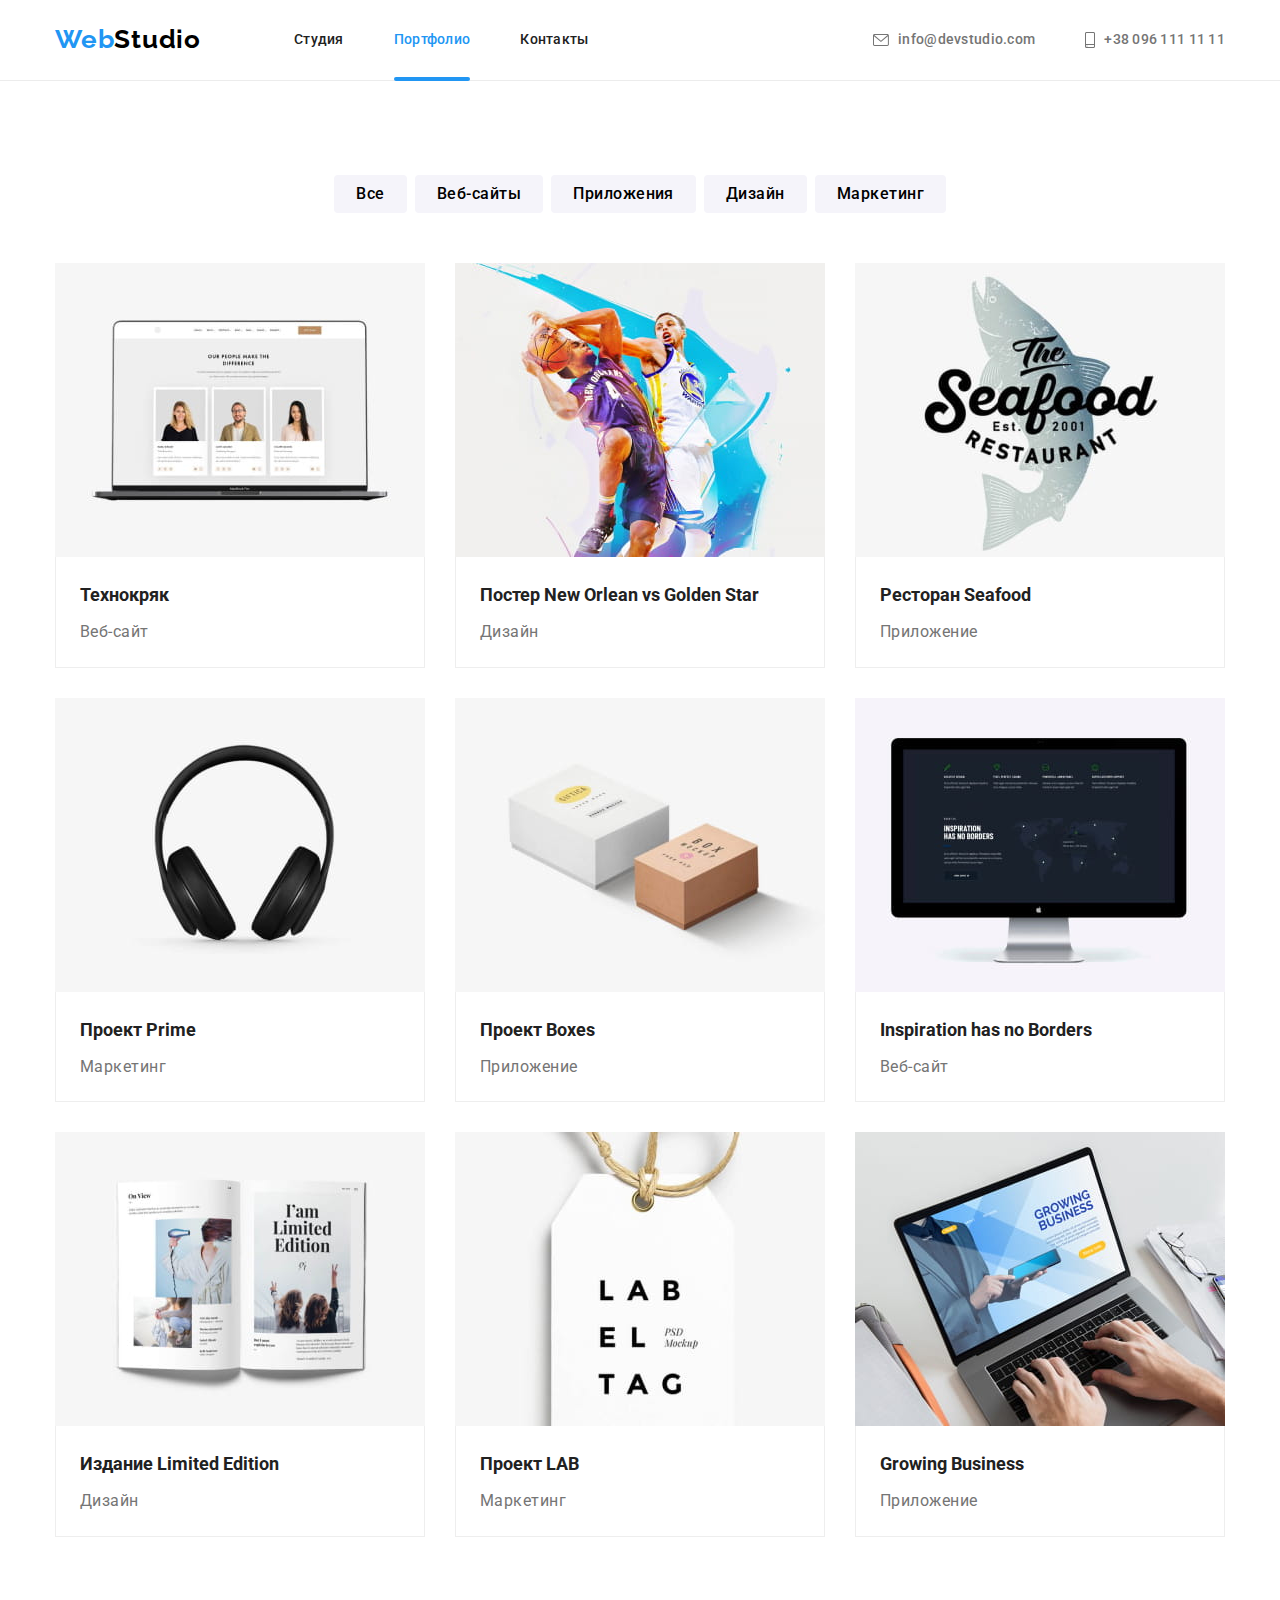
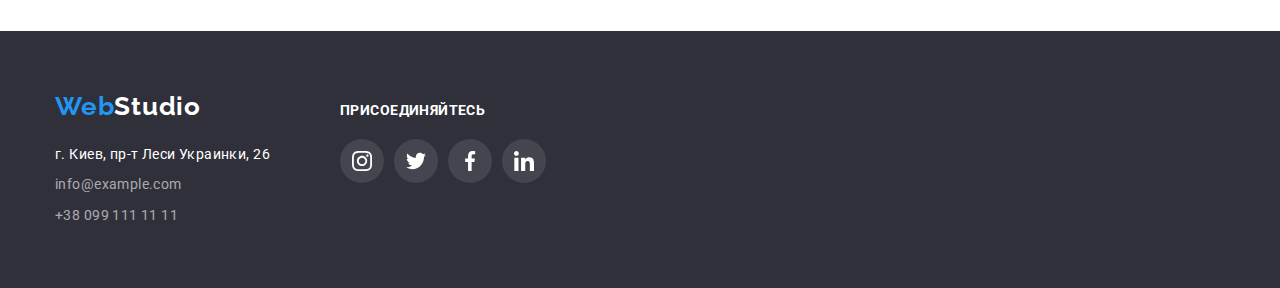
==== portfolio.html @ 6e62b249 "start" ====
<!DOCTYPE html>
<html lang="en">
<head>
    <meta charset="UTF-8">
    <meta http-equiv="X-UA-Compatible" content="IE=edge">
    <meta name="viewport" content="width=device-width, initial-scale=1.0">
    <title>goit-markup-hw-05</title>
    <link rel="stylesheet" href="./css/modernnormalize.css">
    <link rel="stylesheet" href="./css/style.css">
    <link rel="preconnect" href="https://fonts.googleapis.com">
    <link rel="preconnect" href="https://fonts.gstatic.com" crossorigin>
    <link href="https://fonts.googleapis.com/css2?family=Montserrat:wght@400;700&family=Raleway:wght@700&family=Roboto:wght@400;500;700;900&display=swap"
          rel="stylesheet">
</head>
<body>
    <!--Шапка-->
    <header class="headr">
        <div class="container">
            <nav class="navigation">
                <a href="./index.html" class="logo headers-logo link">
                    <span class="web">Web</span>Studio
                </a>
                <ul class="navig-list list">
                    <li class="headr-list-content"><a class="navig-link link" href="./index.html">Студия</a></li>
                    <li class="headr-list-content"><a class="navig-link portfolio link" href="./portfolio.html">Портфолио</a></li>
                    <li class="headr-list-content"><a class="navig-link link" href="">Контакты</a></li>
                </ul>
            </nav>
            <ul class="contacts-list list">
                <li class="headr-list-content"><a class="headers-contacts link" href="mailto:info@devstudio.com">
                        <svg class="headers-contacts-icon">
                            <use href="./images/icons.svg#icon-mail"></use>
                        </svg>
                        info@devstudio.com
                    </a>
                </li>
                <li class="headr-list-content"><a class="headers-contacts link" href="tel:+380961111111">
                        <svg class="headers-contacts-tel">
                            <use href="./images/icons.svg#icon-smartphone"></use>
                        </svg>
                        +38 096 111 11 11
                    </a></li>
            </ul>
        </div>
    </header>
    <!-- Основная секция-->
    <main>
        <section class="section">
            <!-- Скрытый заголовок-->
            <div class="container">
                <h1 class="visually-hidden">Категории</h1>
                <ul class="categories-list list">
                    <li class="categories-list-content"><button class="secondary-butns" type="button">Все</button></li>
                    <li class="categories-list-content"><button class="secondary-butns" type="button">Веб-сайты</button></li>
                    <li class="categories-list-content"><button class="secondary-butns" type="button">Приложения</button></li>
                    <li class="categories-list-content"><button class="secondary-butns" type="button">Дизайн</button></li>
                    <li class="categories-list-content"><button class="secondary-butns" type="button">Маркетинг</button></li>
                </ul>
                <ul class="categories-img-list list">
                    <li class="categorie">
                        <a class="categories-box link" href="">
                            <div class="img-overlay">
                                <img src="./images/Portf1.jpg" alt="Открытый ноутбук" width="370">
                                <div class="overlay">
                                    <p class="overlay-text"> Технокряк это современная площадка распространения коронавируса. Компании используют эту платформу для цифрового
                                    шпионажа и атак на защищённые сервера конкурентов. </p>

                                </div>
                            </div>
                            <div class="categorie-box">
                            <h2 class="categories-titles">Технокряк</h2>
                            <p class="categories-description">Веб-сайт</p>
                            </div>
                        </a>
                    </li>
                    <li class="categorie">
                        <a class="categories-box link" href="">
                            <div class="img-overlay">
                            <img src="./images/Portf2.jpg" alt="Два баскетболиста" width="370">
                            <div class="overlay">
                                    <p class="overlay-text"> Технокряк это современная площадка распространения коронавируса. Компании используют эту платформу для цифрового
                                    шпионажа и атак на защищённые сервера конкурентов. </p>

                                </div>
                            </div>
                            <div class="categorie-box">
                                <h2 class="categories-titles">Постер New Orlean vs Golden Star</h2>
                                <p class="categories-description">Дизайн</p>
                            </div>
                            
                        </a>
                    </li>
                    <li class="categorie">
                        <a class="categories-box link" href="">
                            <div class="img-overlay">
                            <img src="./images/Portf3.jpg" alt="Логотип ресторана" width="370">
                            <div class="overlay">
                                    <p class="overlay-text"> Технокряк это современная площадка распространения коронавируса. Компании используют эту платформу для цифрового
                                    шпионажа и атак на защищённые сервера конкурентов. </p>

                                </div>
                            </div>
                            <div class="categorie-box">
                            <h2 class="categories-titles">Ресторан Seafood</h2>
                            <p class="categories-description">Приложение</p>
                            </div>
                        </a>
                    </li>
                    <li class="categorie">
                        <a class="categories-box link" href="">
                            <div class="img-overlay">
                            <img src="./images/Portf4.jpg" alt="Наушники" width="370">
                            <div class="overlay">
                                    <p class="overlay-text"> Технокряк это современная площадка распространения коронавируса. Компании используют эту платформу для цифрового
                                    шпионажа и атак на защищённые сервера конкурентов. </p>

                                </div>
                            </div>
                            <div class="categorie-box">
                            <h2 class="categories-titles">Проект Prime</h2>
                            <p class="categories-description">Маркетинг</p>
                            </div>
                        </a>
                    </li>
                    <li class="categorie">
                        <a class="categories-box link" href="">
                            <div class="img-overlay">
                            <img src="./images/Portf5.jpg" alt="Две коробки" width="370">
                            <div class="overlay">
                                    <p class="overlay-text"> Технокряк это современная площадка распространения коронавируса. Компании используют эту платформу для цифрового
                                    шпионажа и атак на защищённые сервера конкурентов. </p>

                                </div>
                            </div>
                            <div class="categorie-box">
                            <h2 class="categories-titles">Проект Boxes</h2>
                            <p class="categories-description">Приложение</p>
                            </div>
                        </a>
                    </li>
                    <li class="categorie">
                        <a class="categories-box link" href="">
                            <div class="img-overlay">
                            <img src="./images/Portf6.jpg" alt="Телевизор" width="370">
                            <div class="overlay">
                                    <p class="overlay-text"> Технокряк это современная площадка распространения коронавируса. Компании используют эту платформу для цифрового
                                    шпионажа и атак на защищённые сервера конкурентов. </p>

                                </div>
                            </div>
                            <div class="categorie-box">
                            <h2 class="categories-titles">Inspiration has no Borders</h2>
                            <p class="categories-description">Веб-сайт</p>
                            </div>
                        </a>
                    </li>
                    <li class="categorie">
                        <a class="categories-box link" href="">
                            <div class="img-overlay">
                            <img src="./images/Portf7.jpg" alt="Открытый журнал" width="370">
                            <div class="overlay">
                                    <p class="overlay-text"> Технокряк это современная площадка распространения коронавируса. Компании используют эту платформу для цифрового
                                    шпионажа и атак на защищённые сервера конкурентов. </p>

                                </div>
                            </div>
                            <div class="categorie-box">
                            <h2 class="categories-titles">Издание Limited Edition</h2>
                            <p class="categories-description">Дизайн</p>
                            </div>
                        </a>
                    </li>
                    <li class="categorie">
                        <a class="categories-box link" href="">
                            <div class="img-overlay">
                            <img src="./images/Portf8.jpg" alt="Этикетка" width="370">
                            <div class="overlay">
                                    <p class="overlay-text"> Технокряк это современная площадка распространения коронавируса. Компании используют эту платформу для цифрового
                                    шпионажа и атак на защищённые сервера конкурентов. </p>

                                </div>
                            </div>
                            <div class="categorie-box">
                            <h2 class="categories-titles">Проект LAB</h2>
                            <p class="categories-description">Маркетинг</p>
                            </div>
                        </a>
                    </li>
                    <li class="categorie">
                        <a class="categories-box link" href="">
                            <div class="img-overlay">
                            <img src="./images/Portf9.jpg" alt="Работа за ноутбуком" width="370">
                            <div class="overlay">
                                    <p class="overlay-text"> Технокряк это современная площадка распространения коронавируса. Компании используют эту платформу для цифрового
                                    шпионажа и атак на защищённые сервера конкурентов. </p>

                                </div>
                            </div>
                            <div class="categorie-box">
                            <h2 class="categories-titles">Growing Business</h2>
                            <p class="categories-description">Приложение</p>
                            </div>
                        </a>
                    </li>
                </ul>
            </div>        
        </section>

    </main>
    <!--Подвал-->
    <footer class="footr">
        <div class="container cont-footer">
            <div class="nav-box">
                <a class="logo footers-logo link" href="./index.html">
                    <span class="web">Web</span>Studio
                </a>
                <address class="adres">
                    <ul class="adres-list list">
                        <li class="footr-list-content"><a class="fact-adres link" href="https://goo.gl/maps/tWHg3Sb9LDnPVepB7"
                                target="_blank" rel="noopener nofollow noreferrer">г. Киев, пр-т Леси Украинки, 26</a></li>
                        <li class="footr-list-content"><a class="second-adres link"
                                href="mailto:info@example.com">info@example.com</a></li>
                        <li class="footr-list-content"><a class="second-adres link" href="tel:+380991111111">+38 099 111 11
                                11</a></li>
                    </ul>
                </address>
            </div>
            <div class="networks">
                <h3 class="footer-title">Присоединяйтесь</h3>
                <ul class="networks-list list">
                    <li class="networks-list-content">
                        <a class="networks-link link" href=""><svg class="networks-icon">
                                <use href="./images/icons.svg#icon-insta"></use>
                            </svg>
                        </a>
                    </li>
                    <li class="networks-list-content">
                        <a class="networks-link link" href=""><svg class="networks-icon">
                                <use href="./images/icons.svg#icon-twitter"></use>
                            </svg>
                        </a>
                    </li>
                    <li class="networks-list-content">
                        <a class="networks-link link" href=""><svg class="networks-icon">
                                <use href="./images/icons.svg#icon-facebook"></use>
                            </svg>
                        </a>
                    </li>
                    <li class="networks-list-content">
                        <a class="networks-link link" href=""><svg class="networks-icon">
                                <use href="./images/icons.svg#icon-linkedin"></use>
                            </svg>
                        </a>
                    </li>
                </ul>
        
            </div>
        </div>
    </footer>
    
</body>
</html>
---- css/modernnormalize.css ----
/*! modern-normalize v1.1.0 | MIT License | https://github.com/sindresorhus/modern-normalize */

/*
Document
========
*/

/**
Use a better box model (opinionated).
*/

*,
::before,
::after {
	box-sizing: border-box;
}

/**
1. Correct the line height in all browsers.
2. Prevent adjustments of font size after orientation changes in iOS.
3. Use a more readable tab size (opinionated).
*/

html {
	line-height: 1.15; /* 1 */
	-webkit-text-size-adjust: 100%; /* 2 */
	-moz-tab-size: 4; /* 3 */
	tab-size: 4; /* 3 */
}

/*
Sections
========
*/

/**
1. Remove the margin in all browsers.
2. Improve consistency of default fonts in all browsers. (https://github.com/sindresorhus/modern-normalize/issues/3)
*/

body {
	margin: 0; /* 1 */
	font-family:
		system-ui,
		-apple-system, /* Firefox supports this but not yet `system-ui` */
		'Segoe UI',
		Roboto,
		Helvetica,
		Arial,
		sans-serif,
		'Apple Color Emoji',
		'Segoe UI Emoji'; /* 2 */
}

/*
Grouping content
================
*/

/**
1. Add the correct height in Firefox.
2. Correct the inheritance of border color in Firefox. (https://bugzilla.mozilla.org/show_bug.cgi?id=190655)
*/

hr {
	height: 0; /* 1 */
	color: inherit; /* 2 */
}

/*
Text-level semantics
====================
*/

/**
Add the correct text decoration in Chrome, Edge, and Safari.
*/

abbr[title] {
	text-decoration: underline dotted;
}

/**
Add the correct font weight in Edge and Safari.
*/

b,
strong {
	font-weight: bolder;
}

/**
1. Improve consistency of default fonts in all browsers. (https://github.com/sindresorhus/modern-normalize/issues/3)
2. Correct the odd 'em' font sizing in all browsers.
*/

code,
kbd,
samp,
pre {
	font-family:
		ui-monospace,
		SFMono-Regular,
		Consolas,
		'Liberation Mono',
		Menlo,
		monospace; /* 1 */
	font-size: 1em; /* 2 */
}

/**
Add the correct font size in all browsers.
*/

small {
	font-size: 80%;
}

/**
Prevent 'sub' and 'sup' elements from affecting the line height in all browsers.
*/

sub,
sup {
	font-size: 75%;
	line-height: 0;
	position: relative;
	vertical-align: baseline;
}

sub {
	bottom: -0.25em;
}

sup {
	top: -0.5em;
}

/*
Tabular data
============
*/

/**
1. Remove text indentation from table contents in Chrome and Safari. (https://bugs.chromium.org/p/chromium/issues/detail?id=999088, https://bugs.webkit.org/show_bug.cgi?id=201297)
2. Correct table border color inheritance in all Chrome and Safari. (https://bugs.chromium.org/p/chromium/issues/detail?id=935729, https://bugs.webkit.org/show_bug.cgi?id=195016)
*/

table {
	text-indent: 0; /* 1 */
	border-color: inherit; /* 2 */
}

/*
Forms
=====
*/

/**
1. Change the font styles in all browsers.
2. Remove the margin in Firefox and Safari.
*/

button,
input,
optgroup,
select,
textarea {
	font-family: inherit; /* 1 */
	font-size: 100%; /* 1 */
	line-height: 1.15; /* 1 */
	margin: 0; /* 2 */
}

/**
Remove the inheritance of text transform in Edge and Firefox.
*/

button,
select {
	text-transform: none;
}

/**
Correct the inability to style clickable types in iOS and Safari.
*/

button,
[type='button'],
[type='reset'],
[type='submit'] {
	-webkit-appearance: button;
}

/**
Remove the inner border and padding in Firefox.
*/

::-moz-focus-inner {
	border-style: none;
	padding: 0;
}

/**
Restore the focus styles unset by the previous rule.
*/

:-moz-focusring {
	outline: 1px dotted ButtonText;
}

/**
Remove the additional ':invalid' styles in Firefox.
See: https://github.com/mozilla/gecko-dev/blob/2f9eacd9d3d995c937b4251a5557d95d494c9be1/layout/style/res/forms.css#L728-L737
*/

:-moz-ui-invalid {
	box-shadow: none;
}

/**
Remove the padding so developers are not caught out when they zero out 'fieldset' elements in all browsers.
*/

legend {
	padding: 0;
}

/**
Add the correct vertical alignment in Chrome and Firefox.
*/

progress {
	vertical-align: baseline;
}

/**
Correct the cursor style of increment and decrement buttons in Safari.
*/

::-webkit-inner-spin-button,
::-webkit-outer-spin-button {
	height: auto;
}

/**
1. Correct the odd appearance in Chrome and Safari.
2. Correct the outline style in Safari.
*/

[type='search'] {
	-webkit-appearance: textfield; /* 1 */
	outline-offset: -2px; /* 2 */
}

/**
Remove the inner padding in Chrome and Safari on macOS.
*/

::-webkit-search-decoration {
	-webkit-appearance: none;
}

/**
1. Correct the inability to style clickable types in iOS and Safari.
2. Change font properties to 'inherit' in Safari.
*/

::-webkit-file-upload-button {
	-webkit-appearance: button; /* 1 */
	font: inherit; /* 2 */
}

/*
Interactive
===========
*/

/*
Add the correct display in Chrome and Safari.
*/

summary {
	display: list-item;
}
---- css/style.css ----
*,
*::before,
*::after {
  box-sizing: border-box;
}
h1,
h2,
h3,
h4,
h5,
h6,
p {
  margin: 0;
}
ul {
  padding: 0;
  margin: 0;
}
img {
  display: block;
}

:root {
  --main-font: 'Roboto';
  --secondary-font: 'Raleway';
  --main-text-color: #212121;
  --primyry-text-color: #757575;
  --secondary-color: #2196f3;
  --bacnd-color: #ffffff;
  --logo-color: #000000;
  --hero-foot-color: #2f303a;
  --dysine-color: #f5f4fa;
  --adress-color: rgba(255, 255, 255, 0.6);
  --categorie-color: #eeeeee;
  --button-color: #188ce8;
  --icon-color: #afb1b8;
}
.container {
  width: 1200px;
  margin: 0 auto;
  padding-left: 15px;
  padding-right: 15px;
}

/* BODY */
body {
  color: var(--main-text-color);
  font-family: var(--main-font), sans-serif;
  font-weight: 400;
}
.list {
  list-style-type: none;
}
.link {
  text-decoration: none;
  display: block;
}
.section {
  padding-top: 94px;
  padding-bottom: 94px;
}
/* Стили Шапки */
.navig-link.studio {
  color: var(--secondary-color);
}
.navig-link.portfolio {
  color: var(--secondary-color);
}
.logo {
  font-family: var(--secondary-font);
  font-weight: 700;
  font-size: 26px;
  line-height: 1.2;
  letter-spacing: 0.03em;
}
.headers-logo {
  color: var(--logo-color);
}
.web {
  color: var(--secondary-color);
}
.navig-link {
  position: relative;
  font-weight: 500;
  font-size: 14px;
  line-height: 1.14;
  letter-spacing: 0.02em;
  color: var(--main-text-color);
  text-decoration: none;
  padding-top: 32px;
  padding-bottom: 32px;
  transition: color 250ms cubic-bezier(0.4, 0, 0.2, 1);
}

.navig-link.studio::after {
  position: absolute;
  bottom: -1px;
  content: '';
  display: block;
  width: 100%;
  height: 4px;
  border-radius: 2px;
  background-color: var(--secondary-color);
}
.navig-link.portfolio::after {
  position: absolute;
  bottom: -1px;
  content: '';
  display: block;
  width: 100%;
  height: 4px;
  border-radius: 2px;
  background-color: var(--secondary-color);
}

.navig-link:hover {
  color: var(--secondary-color);
}
.navig-link:focus {
  color: var(--secondary-color);
}
.headers-contacts {
  display: inline-flex;
  align-items: center;
  font-weight: 500;
  line-height: 1.14;
  letter-spacing: 0.02em;
  font-size: 14px;
  color: var(--primyry-text-color);
  text-decoration: none;
  padding-top: 32px;
  padding-bottom: 32px;

  transition: color 250ms cubic-bezier(0.4, 0, 0.2, 1);
}
.headers-contacts-icon {
  fill: var(--primyry-text-color);
  display: inline-block;
  width: 16px;
  height: 12px;
  margin-right: 9px;
  transition: fill 250ms cubic-bezier(0.4, 0, 0.2, 1);
}
.headers-contacts:hover .headers-contacts-icon,
.headers-contacts:focus .headers-contacts-icon {
  fill: var(--secondary-color);
}
.headers-contacts-tel {
  fill: var(--primyry-text-color);
  display: inline-block;
  width: 10px;
  height: 16px;
  margin-right: 9px;
  transition: fill 250ms cubic-bezier(0.4, 0, 0.2, 1);
}
.headers-contacts:hover .headers-contacts-tel,
.headers-contacts:focus .headers-contacts-tel {
  fill: var(--secondary-color);
}

.headers-contacts:hover,
.headers-contacts:focus {
  color: var(--secondary-color);
}

.headr {
  border-bottom: 1px solid #ececec;
}
.headr > .container {
  display: flex;
  align-items: center;
}
.navigation {
  display: flex;
  align-items: center;
}
.navig-list {
  display: flex;
  align-items: center;
  margin-left: 93px;
}
.contacts-list {
  display: flex;
  align-items: center;
  margin-left: auto;
}
.headr-list-content:not(:last-child) {
  margin-right: 50px;
}
/* Герой */

.hero {
  max-width: 1600px;
  background-color: var(--hero-foot-color);
  background-image: linear-gradient(to right, rgba(47, 48, 58, 0.4), rgba(47, 48, 58, 0.4)),
    url('../images/background.jpg');
  background-size: cover;
  background-repeat: no-repeat;
  background-position: center;
  text-align: center;
  padding: 200px 0;
  margin: 0 auto;
}
.hero > .container {
  padding: 0 0;
}
.hero-title {
  font-weight: 900;
  font-size: 44px;
  line-height: 1.36;
  max-width: 696px;

  letter-spacing: 0.06em;
  text-transform: uppercase;
  color: var(--bacnd-color);

  margin: 0 auto 30px auto;
}
.main-butn {
  font-family: var(--main-font);
  cursor: pointer;
  background: var(--secondary-color);
  box-shadow: 0px 4px 4px rgba(0, 0, 0, 0.15);
  border-radius: 4px;
  border: none;
  min-width: 200px;
  padding: 10px 32px;
  /* for text button */
  font-weight: 700;
  font-size: 16px;
  line-height: 1.87;
  align-items: center;
  letter-spacing: 0.06em;

  color: var(--bacnd-color);
  transition: background-color 250ms cubic-bezier(0.4, 0, 0.2, 1);
}
.main-butn:hover {
  background-color: var(--button-color);
}
.main-butn:focus {
  background-color: var(--button-color);
}

/* модалка */
.backdrop {
  position: fixed;
  top: 0;
  left: 0;
  width: 100%;
  height: 100%;
  background-color: rgba(0, 0, 0, 0.2);
  transition-property: transform, opacity, visibility;
  transition-duration: 250ms;
  transition-timing-function: cubic-bezier(0.4, 0, 0.2, 1);
}
.backdrop.is-hidden {
  transform: scale(0.7);
  opacity: 0;
  pointer-events: none;
  visibility: hidden;
}
.modal {
  position: absolute;
  width: 528px;
  height: 581px;
  background-color: var(--bacnd-color);
  top: 50%;
  left: 50%;
  transform: translate(-50%, -50%);

  box-shadow: 0px 1px 3px rgba(0, 0, 0, 0.12), 0px 1px 1px rgba(0, 0, 0, 0.14),
    0px 2px 1px rgba(0, 0, 0, 0.2);
  border-radius: 4px;
}
.close-btn {
  cursor: pointer;
  position: absolute;
  top: 8px;
  right: 8px;
  width: 30px;
  height: 30px;
  background-color: var(--bacnd-color);
  border: 1px solid rgba(0, 0, 0, 0.1);
  border-radius: 50%;
}
.svg-close {
  position: absolute;
  top: 50%;
  left: 50%;
  transform: translate(-50%, -50%);
  fill: var(--logo-color);
}
.close-btn:focus,
.close-btn:hover {
  border-color: var(--button-color);
}
.close-btn:focus .svg-close,
.close-btn:hover .svg-close {
  fill: var(--button-color);
}
/* Наши плюсы */
.services-picture {
  display: flex;
  justify-content: center;
  align-items: center;
  margin-bottom: 30px;
  width: 270px;
  height: 120px;
  background-color: var(--dysine-color);
  border-radius: 4px;
}
.services-icon {
  width: 70px;
  height: 70px;
}
.services-list {
  display: flex;
  align-items: center;
}
.services-list-content {
  width: 270px;
}
.services-list-content:not(:last-child) {
  margin-right: 30px;
}
.services-titles {
  font-weight: 700;
  font-size: 14px;
  line-height: 1.14;
  letter-spacing: 0.03em;
  text-transform: uppercase;
  margin-bottom: 10px;
}
.services-description {
  font-size: 14px;
  line-height: 1.7;
  letter-spacing: 0.03em;
  color: var(--primyry-text-color);
}
/* Чем мы занимаемся */
.our-job.section {
  padding-top: 0px;
}
.our-job-title {
  font-weight: 700;
  line-height: 1.16;
  text-align: center;
  letter-spacing: 0.03em;
  font-size: 36px;
  margin-bottom: 50px;
}
.our-job-list {
  display: flex;
}
.oj-list-content {
  position: relative;
  width: 370px;
}
.oj-list-content:not(:last-child) {
  margin-right: 30px;
}
.img-name {
  position: absolute;
  bottom: 0;
  padding-top: 27px;
  padding-bottom: 27px;
  width: 100%;

  font-weight: 700;
  font-size: 14px;
  line-height: 1.14;
  text-align: center;
  letter-spacing: 0.03em;
  text-transform: uppercase;
  color: var(--bacnd-color);

  background-color: rgba(47, 48, 58, 0.8);
}
/* Наша команда */
.our-team {
  background-color: var(--dysine-color);
}
.our-team-title {
  font-weight: 700;
  line-height: 1.16;
  text-align: center;
  letter-spacing: 0.03em;
  font-size: 36px;
  margin-bottom: 50px;
}
.our-team-list {
  display: flex;
}
.worker-icons {
  display: flex;
  align-items: center;
  justify-content: space-between;
}
.worker-icon {
  width: 20px;
  height: 20px;
  fill: var(--icon-color);
  transition: fill 250ms cubic-bezier(0.4, 0, 0.2, 1);
}
.worker-link {
  display: flex;
  justify-content: center;
  align-items: center;
  width: 44px;
  height: 44px;
  background-color: var(--bacnd-color);
  border-radius: 50%;
  transition: background-color 250ms cubic-bezier(0.4, 0, 0.2, 1);
}
.worker-link:hover,
.worker-link:focus {
  background-color: var(--secondary-color);
}
.worker-link:hover .worker-icon,
.worker-link:focus .worker-icon {
  fill: var(--bacnd-color);
}

.list-content-team {
  background-color: var(--bacnd-color);
  border-radius: 0px 0px 4px 4px;
  box-shadow: 0px 1px 3px rgba(0, 0, 0, 0.12), 0px 1px 1px rgba(0, 0, 0, 0.14),
    0px 2px 1px rgba(0, 0, 0, 0.2);

  width: 270px;
}
.list-content-team:not(:last-child) {
  margin-right: 30px;
}
.worker-box {
  padding: 30px 32px;
}
.worker-title {
  font-weight: 500;
  line-height: 1.18;
  text-align: center;
  letter-spacing: 0.03em;
  font-size: 16px;

  margin-bottom: 10px;
}
.position {
  font-size: 16px;
  line-height: 1.18;
  text-align: center;
  letter-spacing: 0.03em;
  color: var(--primyry-text-color);

  margin-bottom: 16px;
}
/* Клиенты */
.clients {
  padding-top: 94px;
  padding-bottom: 94px;
}
.clients-title {
  font-weight: 700;
  font-size: 36px;
  line-height: 1.16;
  text-align: center;
  letter-spacing: 0.03em;

  margin-bottom: 50px;
}
.clients-list {
  display: flex;
  justify-content: center;
}
.clients-list-content:not(:last-child) {
  margin-right: 30px;
}

.clients-icon {
  fill: var(--icon-color);
  transition: fill 250ms cubic-bezier(0.4, 0, 0.2, 1);
}
.clients-link {
  background-color: var(--bacnd-color);
  display: flex;
  justify-content: center;
  align-items: center;
  width: 170px;
  height: 92px;
  border: 1px solid var(--icon-color);
  border-radius: 4px;
  transition: border-color 250ms cubic-bezier(0.4, 0, 0.2, 1);
}
.clients-link:hover .clients-icon,
.clients-link:focus .clients-icon {
  fill: var(--secondary-color);
}
.clients-link:hover,
.clients-link:focus {
  border-color: var(--secondary-color);
}
/* Подвал */
.footr {
  background-color: var(--hero-foot-color);
  padding-top: 60px;
  padding-bottom: 60px;
}
.adres {
  font-style: normal;
}
.footers-logo {
  color: var(--bacnd-color);
  margin-bottom: 20px;
}
.fact-adres {
  font-size: 14px;
  letter-spacing: 0.03em;
  line-height: 1.7;
  color: var(--bacnd-color);
  transition: color 250ms cubic-bezier(0.4, 0, 0.2, 1);
}
.second-adres {
  font-size: 14px;
  line-height: 1.7;
  letter-spacing: 0.03em;
  color: var(--adress-color);
  transition: color 250ms cubic-bezier(0.4, 0, 0.2, 1);
}
/* что бы футер небыл шире */
.footr-list-content:not(:last-child) {
  margin-bottom: 7px;
}
.fact-adres:hover {
  color: var(--secondary-color);
}
.second-adres:hover {
  color: var(--secondary-color);
}
.fact-adres:focus {
  color: var(--secondary-color);
}
.second-adres:focus {
  color: var(--secondary-color);
}
.footer-title {
  font-weight: 700;
  margin-bottom: 20px;

  font-size: 14px;
  line-height: 1.14;
  letter-spacing: 0.03em;
  text-transform: uppercase;
  color: var(--bacnd-color);
}
.networks {
  margin-left: 70px;
}
.networks-list {
  display: flex;
  align-items: center;
}
.networks-icon {
  width: 20px;
  height: 20px;
  fill: var(--bacnd-color);
}
.networks-list-content:not(:last-child) {
  margin-right: 10px;
}
.networks-link {
  display: flex;
  justify-content: center;
  align-items: center;
  width: 44px;
  height: 44px;
  background-color: rgba(255, 255, 255, 0.1);
  border-radius: 50%;
  transition: background-color 250ms cubic-bezier(0.4, 0, 0.2, 1);
}
.networks-link:focus,
.networks-link:hover {
  background-color: var(--secondary-color);
}

.cont-footer {
  display: flex;
  align-items: baseline;
}
/* Категории */

.visually-hidden:not(:focus):not(:active) {
  position: absolute;

  width: 1px;
  height: 1px;
  margin: -1px;
  border: 0;
  padding: 0;

  white-space: nowrap;

  clip-path: inset(100%);
  clip: rect(0 0 0 0);
  overflow: hidden;
}

.secondary-butns {
  cursor: pointer;
  background-color: var(--dysine-color);
  border: none;
  border-radius: 4px;
  /* for text button */
  font-family: var(--main-font);
  font-weight: 500;
  font-size: 16px;
  line-height: 1.6;
  text-align: center;
  letter-spacing: 0.03em;

  padding: 6px 22px;
  min-width: 73px;

  transition: box-shadow 2500ms cubic-bezier(0.4, 0, 0.2, 1),
    background-color 2500ms cubic-bezier(0.4, 0, 0.2, 1), color 2500ms cubic-bezier(0.4, 0, 0.2, 1);
}
.secondary-butns:hover {
  background-color: var(--secondary-color);
  color: var(--bacnd-color);
  box-shadow: 0px 3px 1px rgba(0, 0, 0, 0.1), 0px 1px 2px rgba(0, 0, 0, 0.08),
    0px 2px 2px rgba(0, 0, 0, 0.12);
}
.secondary-butns:focus {
  background-color: var(--secondary-color);
  color: var(--bacnd-color);
  box-shadow: 0px 3px 1px rgba(0, 0, 0, 0.1), 0px 1px 2px rgba(0, 0, 0, 0.08),
    0px 2px 2px rgba(0, 0, 0, 0.12);
}
/* Селекторы категорий */
.img-overlay {
  position: relative;
  overflow: hidden;
}
.overlay {
  position: absolute;
  padding: 63px 24px;
  width: 100%;
  height: 100%;
  background-color: rgba(33, 150, 243, 0.9);
  top: 0;
  transform: translateY(101%);
  transition: transform 250ms cubic-bezier(0.4, 0, 0.2, 1);
}
.overlay-text {
  font-size: 18px;
  line-height: 1.55;
  letter-spacing: 0.03em;
  color: var(--bacnd-color);
}

.categorie {
  margin-right: 30px;
  margin-bottom: 30px;
  width: 370px;
}
.categorie-box {
  border: 1px solid var(--categorie-color);
  border-top: none;

  padding: 20px 24px;
}
.categorie:nth-last-child(-n + 3) {
  margin-bottom: 0px;
}
.categorie:nth-child(3n) {
  margin-right: 0px;
}

.categories-titles {
  font-weight: 700;
  font-size: 18px;
  line-height: 2;
  color: var(--main-text-color);

  margin-bottom: 4px;
}
.categories-description {
  font-size: 16px;
  line-height: 1.87;
  letter-spacing: 0.03em;
  color: var(--primyry-text-color);
}
.categories-list {
  display: flex;
  justify-content: center;
  margin-bottom: 50px;
}
.categories-list-content:not(:last-child) {
  margin-right: 8px;
}
.categories-img-list {
  display: flex;
  flex-wrap: wrap;
}
.categories-box {
  transition: box-shadow 250ms cubic-bezier(0.4, 0, 0.2, 1);
}
.categories-box:hover,
.categories-box:focus {
  box-shadow: 0px 1px 1px rgba(0, 0, 0, 0.12), 0px 4px 4px rgba(0, 0, 0, 0.06),
    1px 4px 6px rgba(0, 0, 0, 0.16);
}
.categories-box:hover .img-overlay .overlay,
.categories-box:focus .img-overlay .overlay {
  transform: translateY(0%);
}
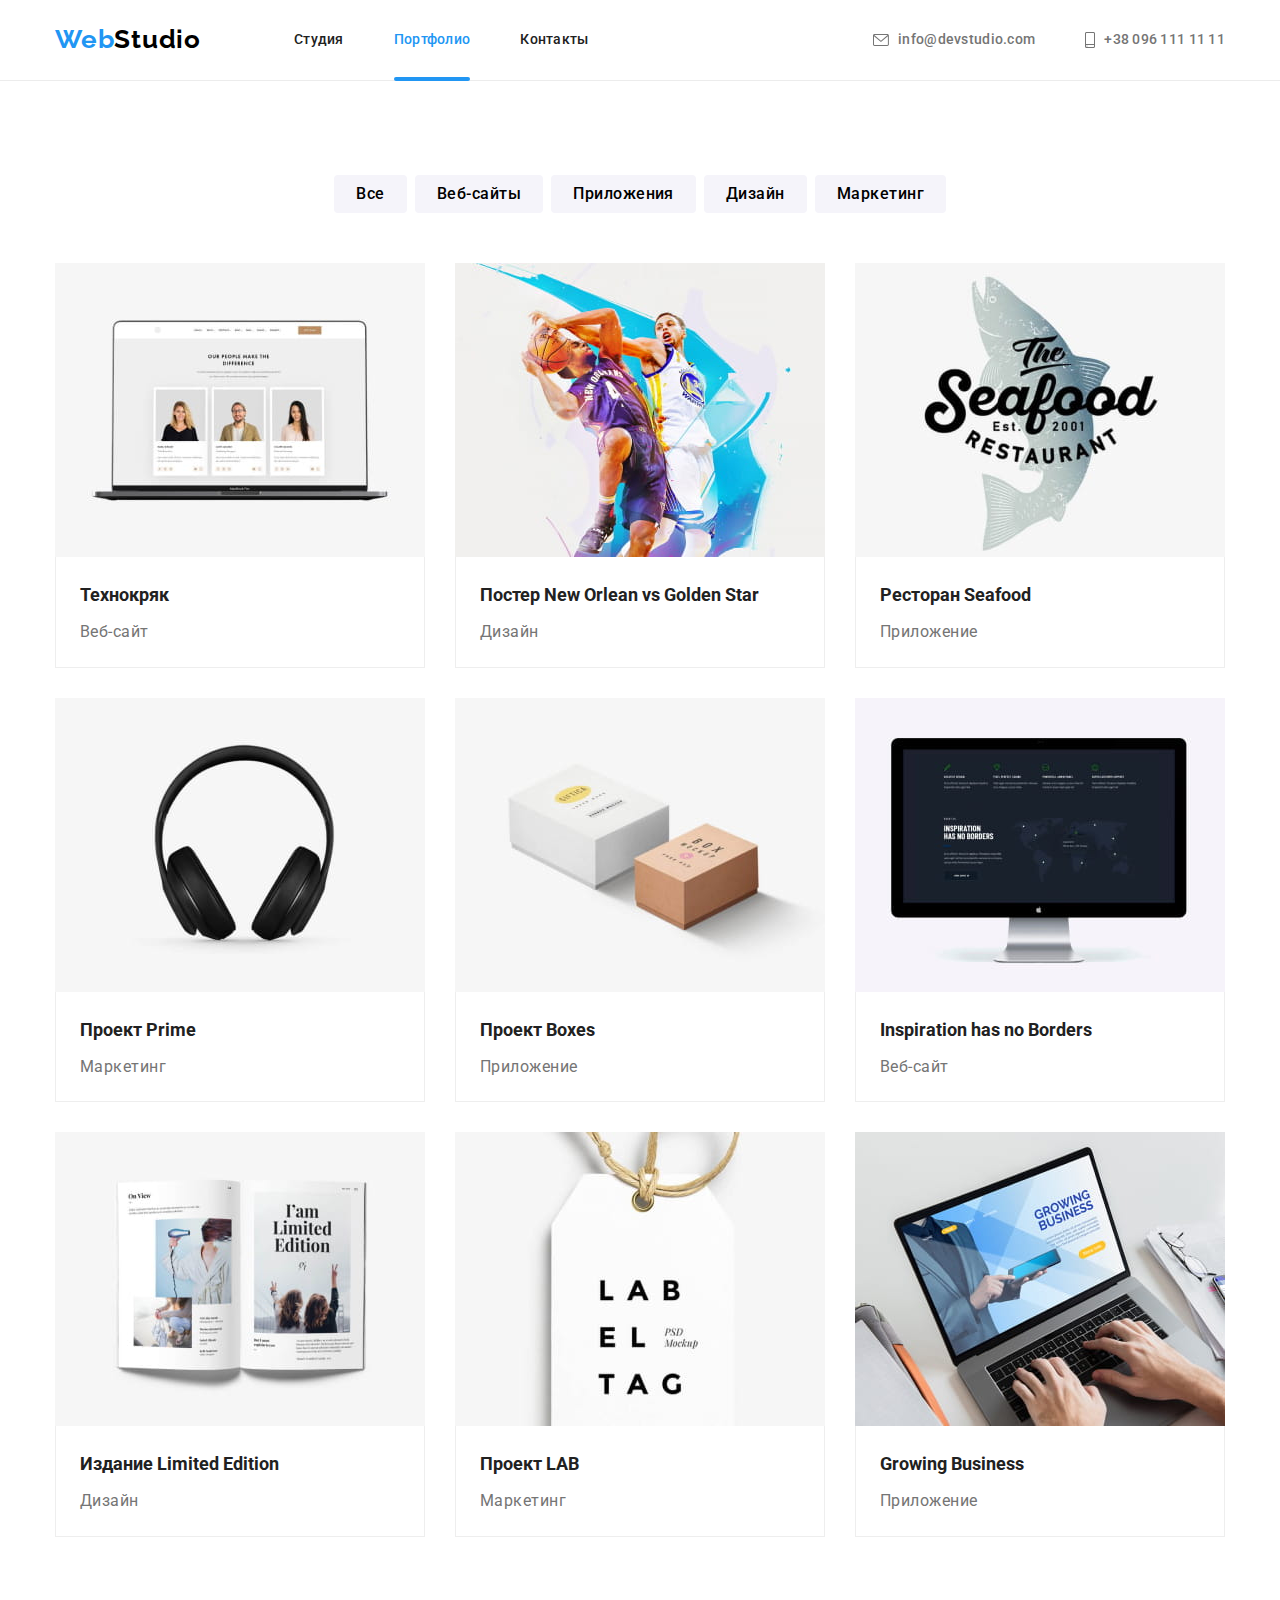
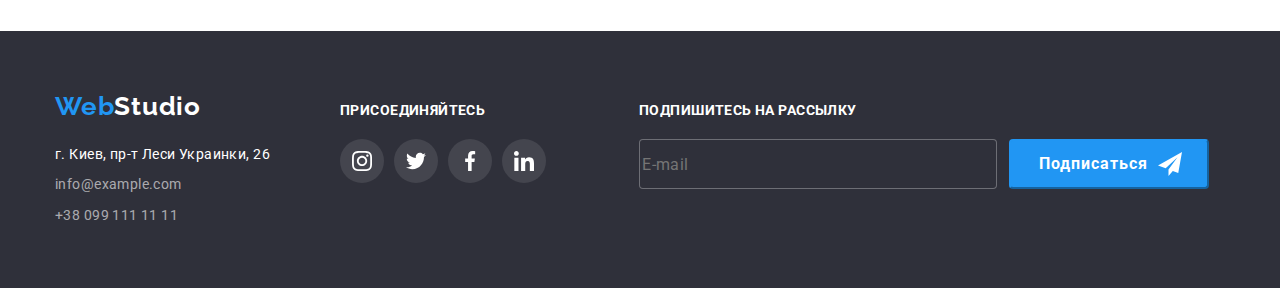
==== commit e886f635: "Сделал форму футера" ====
--- a/portfolio.html
+++ b/portfolio.html
@@ -255,6 +255,20 @@
                 </ul>
         
             </div>
+            <div class="mailing">
+                <h3 class="footer-title">Подпишитесь на рассылку</h3>
+                <form class="footer-form">
+                    <label class="label-form-ftr">
+                        <input type="email" name="email" class="input-form-ftr" placeholder="E-mail" />
+                    </label>
+                    <button type="submit" class="mail-btn">Подписаться <svg class="send-icon" width="24px" height="24px">
+                            <use href="./images/icons.svg#icon-send"></use>
+                        </svg>
+                    </button>
+            
+                </form>
+            
+            </div>
         </div>
     </footer>
     
--- a/css/style.css
+++ b/css/style.css
@@ -586,6 +586,52 @@
   display: flex;
   align-items: baseline;
 }
+
+/* форма футера */
+.mailing {
+  margin-left: 93px;
+}
+.footer-form {
+  display: flex;
+}
+.input-form-ftr {
+  font-size: 16px;
+  line-height: 1.25;
+  letter-spacing: 0.03em;
+
+  display: flex;
+  align-items: center;
+  height: 50px;
+  width: 358px;
+  background-color: var(--hero-foot-color);
+  border: 1px solid rgba(255, 255, 255, 0.3);
+  border-radius: 4px;
+}
+.mail-btn {
+  display: flex;
+
+  align-items: center;
+
+  font-weight: 700;
+  font-size: 16px;
+  line-height: 1.87;
+  letter-spacing: 0.06em;
+  color: var(--bacnd-color);
+
+  width: 200px;
+  height: 50px;
+  margin-left: 12px;
+  padding-left: 28px;
+  background-color: var(--secondary-color);
+  border-radius: 4px;
+  border-color: var(--secondary-color);
+}
+.send-icon {
+  margin-left: 10px;
+}
+.label-form-ftr {
+  color: tomato;
+}
 /* Категории */
 
 .visually-hidden:not(:focus):not(:active) {
